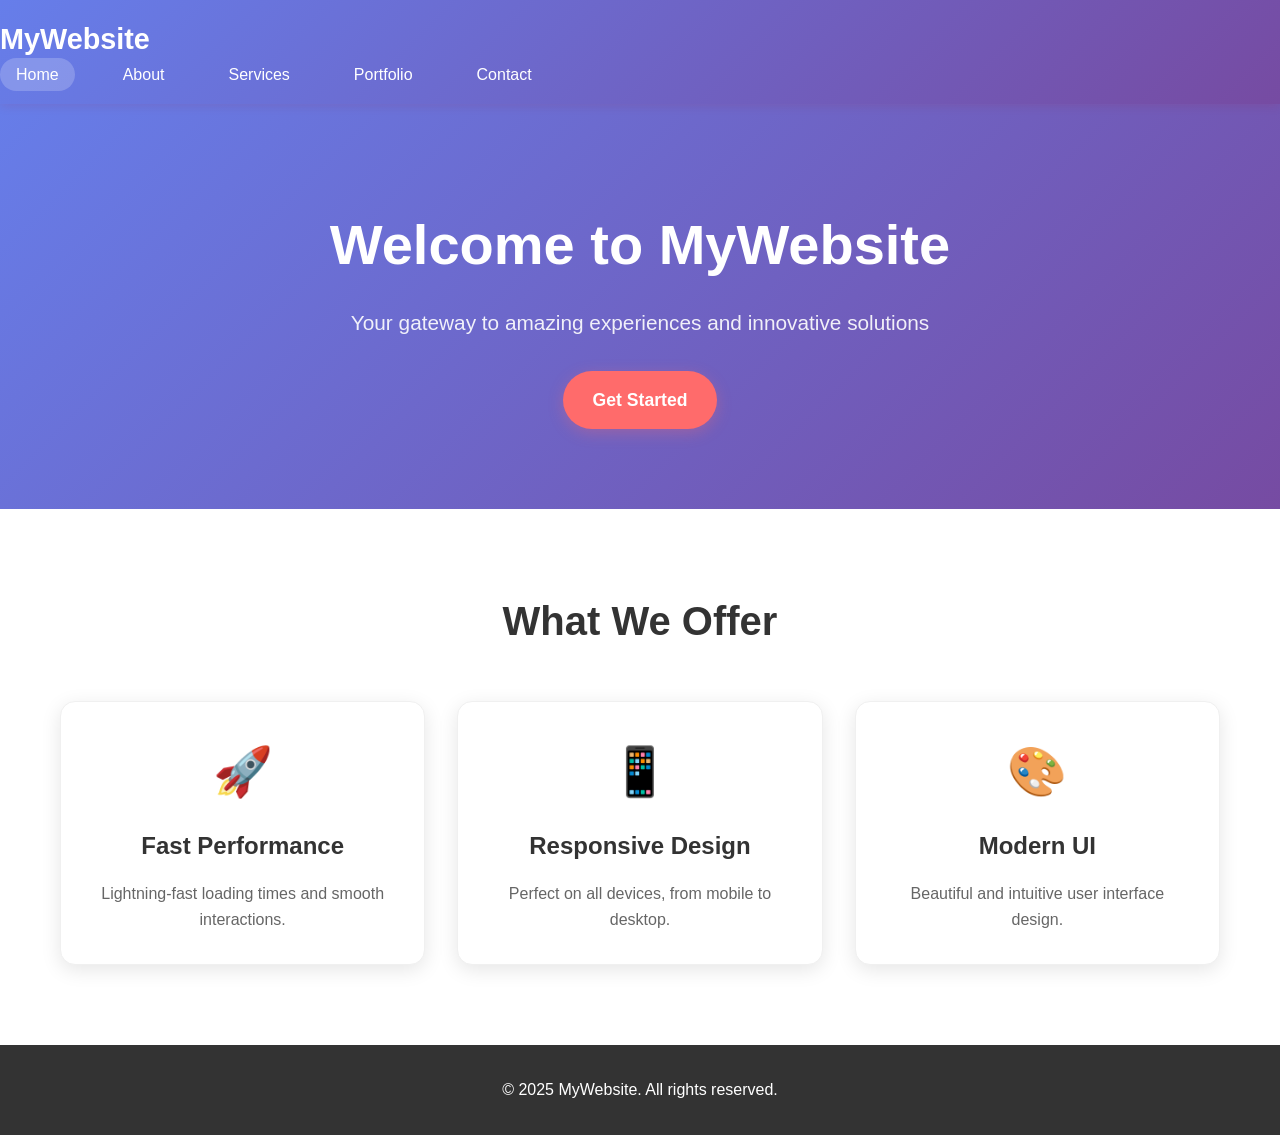
==== index.html @ a5a89b6f "Merge branch 'main' into 4-samrudhi" ====
<!DOCTYPE html>
<html lang="en">
  <head>
    <meta charset="UTF-8" />
    <meta name="viewport" content="width=device-width, initial-scale=1.0" />
    <title>Welcome - My Website</title>
    <link rel="stylesheet" href="styles.css" />
  </head>
  <body>
    <header>
      <nav class="navbar">
        <div class="nav-brand">
          <h1>MyWebsite</h1>
        </div>
        <ul class="nav-menu">
          <li class="nav-item">
            <a href="index.html" class="nav-link active">Home</a>
          </li>
          <li class="nav-item">
            <a href="about.html" class="nav-link">About</a>
          </li>
          <li class="nav-item">
            <a href="services.html" class="nav-link">Services</a>
          </li>
          <li class="nav-item">
            <a href="portfolio.html" class="nav-link">Portfolio</a>
          </li>
          <li class="nav-item">
            <a href="contact.html" class="nav-link">Contact</a>
          </li>
        </ul>
        <div class="hamburger">
          <span class="bar"></span>
          <span class="bar"></span>
          <span class="bar"></span>
        </div>
      </nav>
    </header>

    <main>
      <section class="hero">
        <div class="hero-content">
          <h1>Welcome to MyWebsite</h1>
          <p>Your gateway to amazing experiences and innovative solutions</p>
          <a href="services.html" class="cta-button">Get Started</a>
        </div>
      </section>

      <section class="features">
        <div class="container">
          <h2>What We Offer</h2>
          <div class="features-grid">
            <div class="feature-card">
              <div class="feature-icon">🚀</div>
              <h3>Fast Performance</h3>
              <p>Lightning-fast loading times and smooth interactions.</p>
            </div>
            <div class="feature-card">
              <div class="feature-icon">📱</div>
              <h3>Responsive Design</h3>
              <p>Perfect on all devices, from mobile to desktop.</p>
            </div>
            <div class="feature-card">
              <div class="feature-icon">🎨</div>
              <h3>Modern UI</h3>
              <p>Beautiful and intuitive user interface design.</p>
            </div>
          </div>
        </div>
      </section>
    </main>

    <footer>
      <div class="container">
        <p>&copy; 2025 MyWebsite. All rights reserved.</p>
      </div>
    </footer>

    <script src="script.js"></script>
  </body>
</html>
---- styles.css ----
/* Reset and Base Styles */
* {
    margin: 0;
    padding: 0;
    box-sizing: border-box;
}

body {
    font-family: 'Segoe UI', Tahoma, Geneva, Verdana, sans-serif;
    line-height: 1.6;
    color: #333;
    background-color: #f8f9fa;
}

.container {
    max-width: 1200px;
    margin: 0 auto;
    padding: 0 20px;
}

/* Navigation */
.navbar {
    background: linear-gradient(135deg, #eb9646 0%, #4cafcd 100%);
    padding: 1rem 0;
    position: fixed;
    top: 0;
    width: 100%;
    z-index: 1000;
    box-shadow: 0 2px 10px rgba(196, 6, 6, 0.1);
}

.navbar .container {
    display: flex;
    justify-content: space-between;
    align-items: center;
}

.nav-brand h1 {
    color: white;
    font-size: 1.8rem;
    font-weight: 700;
}

.nav-menu {
    display: flex;
    list-style: none;
    gap: 2rem;
}

.nav-link {
    color: white;
    text-decoration: none;
    font-weight: 500;
    transition: all 0.3s ease;
    padding: 0.5rem 1rem;
    border-radius: 25px;
}

.nav-link:hover,
.nav-link.active {
    background-color: rgba(255,255,255,0.2);
    transform: translateY(-2px);
}

.hamburger {
    display: none;
    flex-direction: column;
    cursor: pointer;
}

.bar {
    width: 25px;
    height: 3px;
    background-color: white;
    margin: 3px 0;
    transition: 0.3s;
}

/* Hero Section */
.hero {
    background: linear-gradient(135deg, #667eea 0%, #764ba2 100%);
    color: white;
    text-align: center;
    padding: 120px 20px 80px;
    margin-top: 80px;
}

.hero-content h1 {
    font-size: 3.5rem;
    margin-bottom: 1rem;
    font-weight: 700;
}

.hero-content p {
    font-size: 1.3rem;
    margin-bottom: 2rem;
    opacity: 0.9;
}

.cta-button {
    display: inline-block;
    background-color: #ff6b6b;
    color: white;
    padding: 15px 30px;
    text-decoration: none;
    border-radius: 50px;
    font-weight: 600;
    font-size: 1.1rem;
    transition: all 0.3s ease;
    box-shadow: 0 4px 15px rgba(255,107,107,0.3);
}

.cta-button:hover {
    background-color: #ff5252;
    transform: translateY(-3px);
    box-shadow: 0 6px 20px rgba(255,107,107,0.4);
}

/* Features Section */
.features {
    padding: 80px 0;
    background-color: white;
}

.features h2 {
    text-align: center;
    font-size: 2.5rem;
    margin-bottom: 3rem;
    color: #333;
}

.features-grid {
    display: grid;
    grid-template-columns: repeat(auto-fit, minmax(300px, 1fr));
    gap: 2rem;
}

.feature-card {
    background: white;
    padding: 2rem;
    border-radius: 15px;
    text-align: center;
    box-shadow: 0 5px 20px rgba(0,0,0,0.1);
    transition: all 0.3s ease;
    border: 1px solid #f0f0f0;
}

.feature-card:hover {
    transform: translateY(-10px);
    box-shadow: 0 15px 40px rgba(0,0,0,0.15);
}

.feature-icon {
    font-size: 3rem;
    margin-bottom: 1rem;
}

.feature-card h3 {
    font-size: 1.5rem;
    margin-bottom: 1rem;
    color: #333;
}

.feature-card p {
    color: #666;
    line-height: 1.6;
}

/* Page Header */
.page-header {
    background: linear-gradient(135deg, #667eea 0%, #764ba2 100%);
    color: white;
    text-align: center;
    padding: 120px 20px 80px;
    margin-top: 80px;
}

.page-header h1 {
    font-size: 3rem;
    margin-bottom: 1rem;
    font-weight: 700;
}

.page-header p {
    font-size: 1.2rem;
    opacity: 0.9;
}

/* About Page */
.about-content {
    padding: 80px 0;
    background-color: white;
}

.about-grid {
    display: grid;
    grid-template-columns: 1fr 1fr;
    gap: 4rem;
    align-items: center;
    margin-bottom: 4rem;
}

.about-text h2 {
    font-size: 2.5rem;
    margin-bottom: 1.5rem;
    color: #333;
}

.about-text p {
    font-size: 1.1rem;
    color: #666;
    margin-bottom: 1rem;
    line-height: 1.8;
}

.image-placeholder {
    background: linear-gradient(135deg, #f093fb 0%, #f5576c 100%);
    height: 300px;
    border-radius: 15px;
    display: flex;
    align-items: center;
    justify-content: center;
    font-size: 5rem;
    color: white;
}

.mission-section {
    text-align: center;
    margin-bottom: 4rem;
}

.mission-section h2 {
    font-size: 2.5rem;
    margin-bottom: 1.5rem;
    color: #333;
}

.mission-section p {
    font-size: 1.2rem;
    color: #666;
    max-width: 800px;
    margin: 0 auto;
    line-height: 1.8;
}

.team-section h2 {
    text-align: center;
    font-size: 2.5rem;
    margin-bottom: 3rem;
    color: #333;
}

.team-grid {
    display: grid;
    grid-template-columns: repeat(auto-fit, minmax(250px, 1fr));
    gap: 2rem;
}

.team-member {
    text-align: center;
    padding: 2rem;
    background: white;
    border-radius: 15px;
    box-shadow: 0 5px 20px rgba(0,0,0,0.1);
    transition: all 0.3s ease;
}

.team-member:hover {
    transform: translateY(-5px);
    box-shadow: 0 10px 30px rgba(0,0,0,0.15);
}

.member-avatar {
    font-size: 4rem;
    margin-bottom: 1rem;
}

.team-member h3 {
    font-size: 1.3rem;
    margin-bottom: 0.5rem;
    color: #333;
}

.team-member p {
    color: #666;
}

/* Services Page */
.services-content {
    padding: 80px 0;
    background-color: white;
}

.services-grid {
    display: grid;
    grid-template-columns: repeat(auto-fit, minmax(350px, 1fr));
    gap: 2rem;
}

.service-card {
    background: white;
    padding: 2rem;
    border-radius: 15px;
    box-shadow: 0 5px 20px rgba(0,0,0,0.1);
    transition: all 0.3s ease;
    border: 1px solid #f0f0f0;
}

.service-card:hover {
    transform: translateY(-5px);
    box-shadow: 0 15px 40px rgba(0,0,0,0.15);
}

.service-icon {
    font-size: 3rem;
    margin-bottom: 1rem;
}

.service-card h3 {
    font-size: 1.5rem;
    margin-bottom: 1rem;
    color: #333;
}

.service-card p {
    color: #666;
    margin-bottom: 1.5rem;
    line-height: 1.6;
}

.service-features {
    list-style: none;
    margin-bottom: 1.5rem;
}

.service-features li {
    color: #666;
    margin-bottom: 0.5rem;
    padding-left: 1.5rem;
    position: relative;
}

.service-features li::before {
    content: "✓";
    color: #667eea;
    font-weight: bold;
    position: absolute;
    left: 0;
}

.service-btn {
    display: inline-block;
    background-color: #667eea;
    color: white;
    padding: 10px 20px;
    text-decoration: none;
    border-radius: 25px;
    font-weight: 500;
    transition: all 0.3s ease;
}

.service-btn:hover {
    background-color: #5a6fd8;
    transform: translateY(-2px);
}

/* Portfolio Page */
.portfolio-content {
    padding: 80px 0;
    background-color: white;
}

.portfolio-filters {
    text-align: center;
    margin-bottom: 3rem;
}

.filter-btn {
    background: none;
    border: 2px solid #667eea;
    color: #667eea;
    padding: 10px 20px;
    margin: 0 0.5rem;
    border-radius: 25px;
    cursor: pointer;
    transition: all 0.3s ease;
    font-weight: 500;
}

.filter-btn:hover,
.filter-btn.active {
    background-color: #667eea;
    color: white;
}

.portfolio-grid {
    display: grid;
    grid-template-columns: repeat(auto-fit, minmax(350px, 1fr));
    gap: 2rem;
    margin-bottom: 4rem;
}

.portfolio-item {
    position: relative;
    border-radius: 15px;
    overflow: hidden;
    box-shadow: 0 5px 20px rgba(0,0,0,0.1);
    transition: all 0.3s ease;
}

.portfolio-item:hover {
    transform: translateY(-5px);
    box-shadow: 0 15px 40px rgba(0,0,0,0.15);
}

.portfolio-image {
    height: 250px;
    background: linear-gradient(135deg, #667eea 0%, #764ba2 100%);
    display: flex;
    align-items: center;
    justify-content: center;
    font-size: 4rem;
    color: white;
}

.portfolio-overlay {
    position: absolute;
    bottom: 0;
    left: 0;
    right: 0;
    background: rgba(0,0,0,0.8);
    color: white;
    padding: 1.5rem;
    transform: translateY(100%);
    transition: all 0.3s ease;
}

.portfolio-item:hover .portfolio-overlay {
    transform: translateY(0);
}

.portfolio-overlay h3 {
    font-size: 1.3rem;
    margin-bottom: 0.5rem;
}

.portfolio-overlay p {
    margin-bottom: 1rem;
    opacity: 0.9;
}

.portfolio-tags {
    display: flex;
    gap: 0.5rem;
    flex-wrap: wrap;
}

.portfolio-tags span {
    background-color: #667eea;
    color: white;
    padding: 0.3rem 0.8rem;
    border-radius: 15px;
    font-size: 0.8rem;
}

.portfolio-stats {
    display: grid;
    grid-template-columns: repeat(auto-fit, minmax(200px, 1fr));
    gap: 2rem;
    text-align: center;
}

.stat-item h3 {
    font-size: 2.5rem;
    color: #667eea;
    margin-bottom: 0.5rem;
}

.stat-item p {
    color: #666;
    font-size: 1.1rem;
}

/* Contact Page */
.contact-content {
    padding: 80px 0;
    background-color: white;
}

.contact-grid {
    display: grid;
    grid-template-columns: 1fr 1fr;
    gap: 4rem;
}

.contact-info h2 {
    font-size: 2.5rem;
    margin-bottom: 1.5rem;
    color: #333;
}

.contact-info p {
    font-size: 1.1rem;
    color: #666;
    margin-bottom: 2rem;
    line-height: 1.8;
}

.contact-methods {
    display: flex;
    flex-direction: column;
    gap: 1.5rem;
}

.contact-method {
    display: flex;
    align-items: flex-start;
    gap: 1rem;
}

.method-icon {
    font-size: 2rem;
    background: linear-gradient(135deg, #667eea 0%, #764ba2 100%);
    color: white;
    width: 50px;
    height: 50px;
    border-radius: 50%;
    display: flex;
    align-items: center;
    justify-content: center;
    flex-shrink: 0;
}

.method-details h3 {
    font-size: 1.2rem;
    margin-bottom: 0.5rem;
    color: #333;
}

.method-details p {
    color: #666;
    margin: 0;
}

.contact-form h2 {
    font-size: 2.5rem;
    margin-bottom: 2rem;
    color: #333;
}

.form-group {
    margin-bottom: 1.5rem;
}

.form-group label {
    display: block;
    margin-bottom: 0.5rem;
    font-weight: 500;
    color: #333;
}

.form-group input,
.form-group select,
.form-group textarea {
    width: 100%;
    padding: 12px 15px;
    border: 2px solid #e0e0e0;
    border-radius: 8px;
    font-size: 1rem;
    transition: all 0.3s ease;
    background-color: white;
}

.form-group input:focus,
.form-group select:focus,
.form-group textarea:focus {
    outline: none;
    border-color: #667eea;
    box-shadow: 0 0 0 3px rgba(102, 126, 234, 0.1);
}

.submit-btn {
    background: linear-gradient(135deg, #667eea 0%, #764ba2 100%);
    color: white;
    padding: 15px 30px;
    border: none;
    border-radius: 25px;
    font-size: 1.1rem;
    font-weight: 600;
    cursor: pointer;
    transition: all 0.3s ease;
    width: 100%;
}

.submit-btn:hover {
    transform: translateY(-2px);
    box-shadow: 0 5px 15px rgba(102, 126, 234, 0.3);
}

/* Footer */
footer {
    background-color: #333;
    color: white;
    text-align: center;
    padding: 2rem 0;
}

/* Responsive Design */
@media (max-width: 768px) {
    .hamburger {
        display: flex;
    }
    
    .nav-menu {
        position: fixed;
        left: -100%;
        top: 70px;
        flex-direction: column;
        background-color: #667eea;
        width: 100%;
        text-align: center;
        transition: 0.3s;
        box-shadow: 0 10px 27px rgba(0, 0, 0, 0.05);
        padding: 2rem 0;
    }
    
    .nav-menu.active {
        left: 0;
    }
    
    .hero-content h1 {
        font-size: 2.5rem;
    }
    
    .about-grid,
    .contact-grid {
        grid-template-columns: 1fr;
        gap: 2rem;
    }
    
    .features-grid,
    .services-grid,
    .portfolio-grid {
        grid-template-columns: 1fr;
    }
    
    .portfolio-filters {
        display: flex;
        flex-direction: column;
        gap: 1rem;
        align-items: center;
    }
    
    .filter-btn {
        margin: 0;
        width: 200px;
    }
}

@media (max-width: 480px) {
    .hero-content h1 {
        font-size: 2rem;
    }
    
    .page-header h1 {
        font-size: 2rem;
    }
    
    .container {
        padding: 0 15px;
    }
}
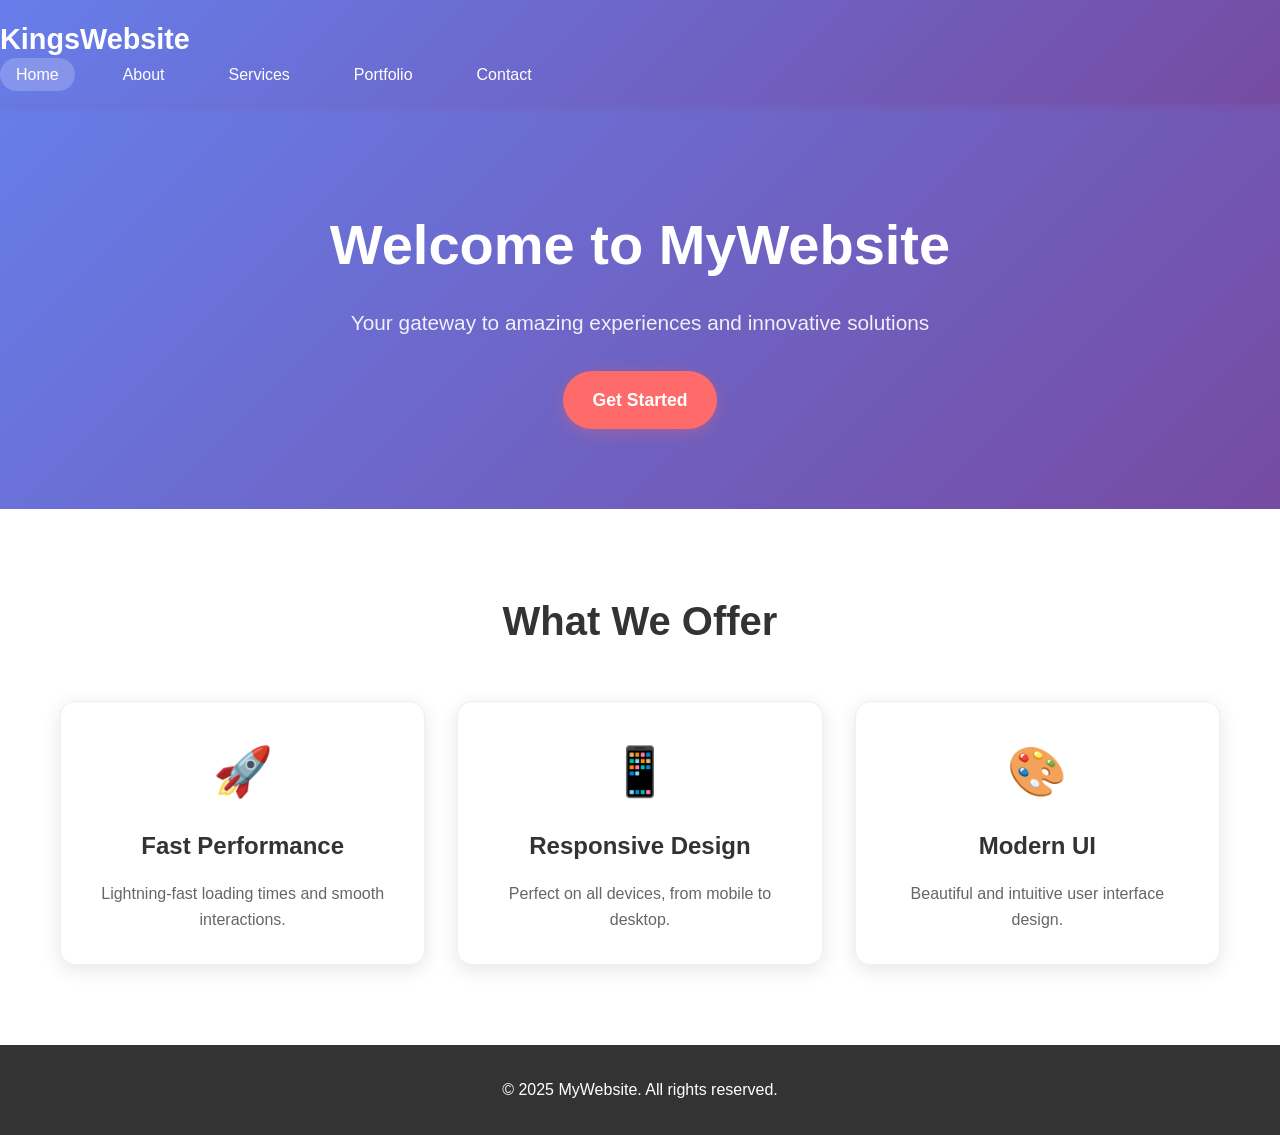
==== commit 2a8ec741: "changes in index king" ====
--- a/index.html
+++ b/index.html
@@ -10,7 +10,7 @@
     <header>
       <nav class="navbar">
         <div class="nav-brand">
-          <h1>MyWebsite</h1>
+          <h1>KingsWebsite</h1>
         </div>
         <ul class="nav-menu">
           <li class="nav-item">
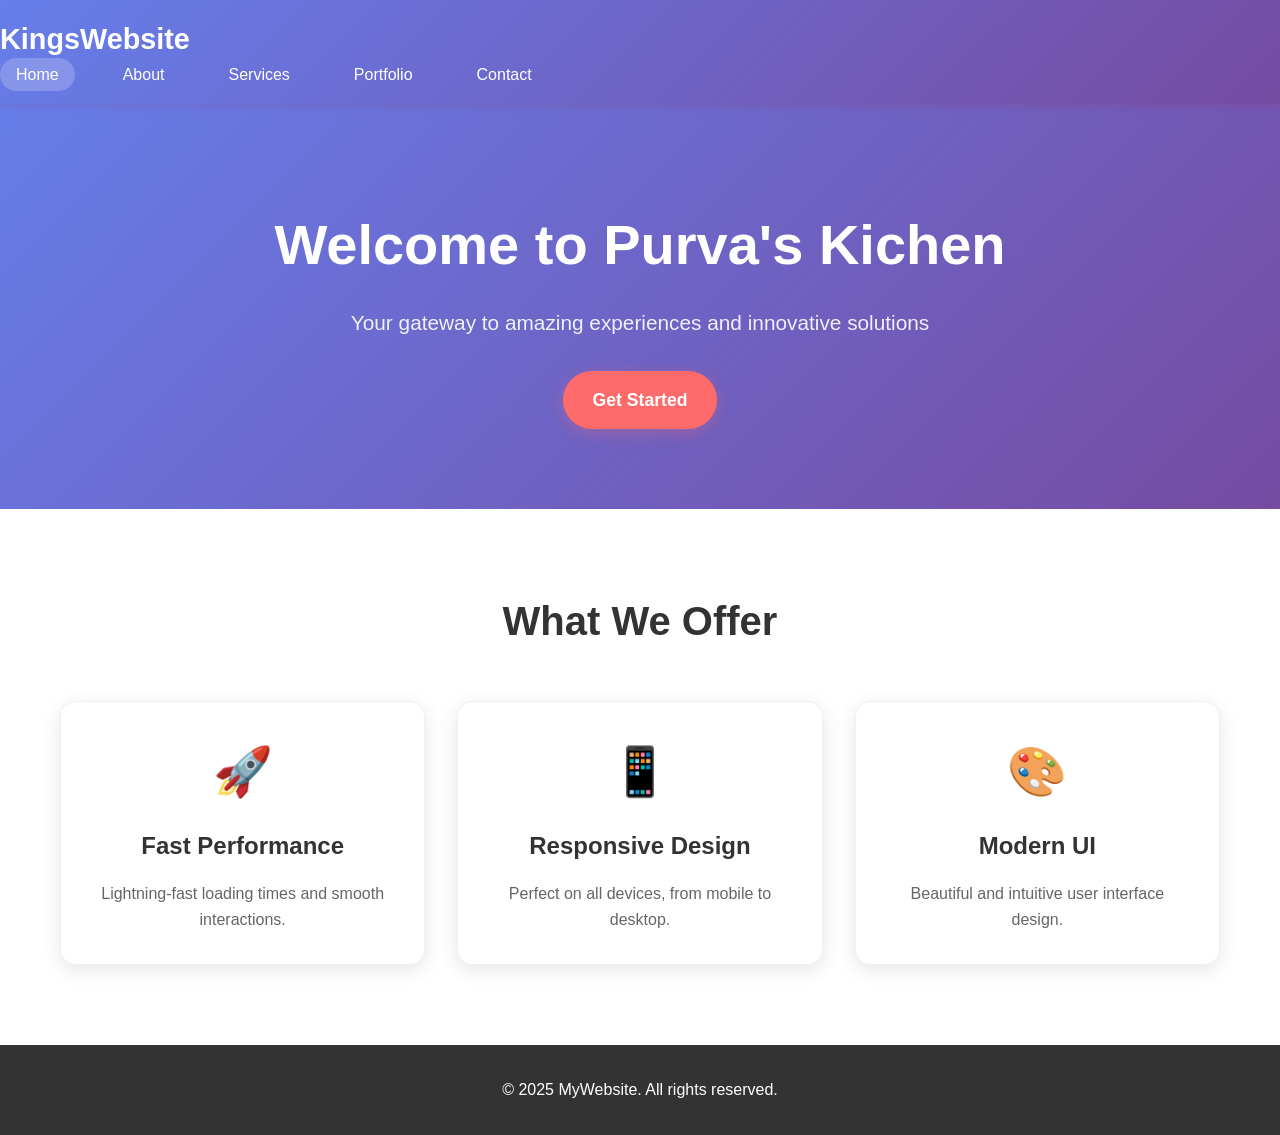
==== commit b2189ac6: "index changes" ====
--- a/index.html
+++ b/index.html
@@ -40,7 +40,7 @@
     <main>
       <section class="hero">
         <div class="hero-content">
-          <h1>Welcome to MyWebsite</h1>
+          <h1>Welcome to Purva's Kichen</h1>
           <p>Your gateway to amazing experiences and innovative solutions</p>
           <a href="services.html" class="cta-button">Get Started</a>
         </div>
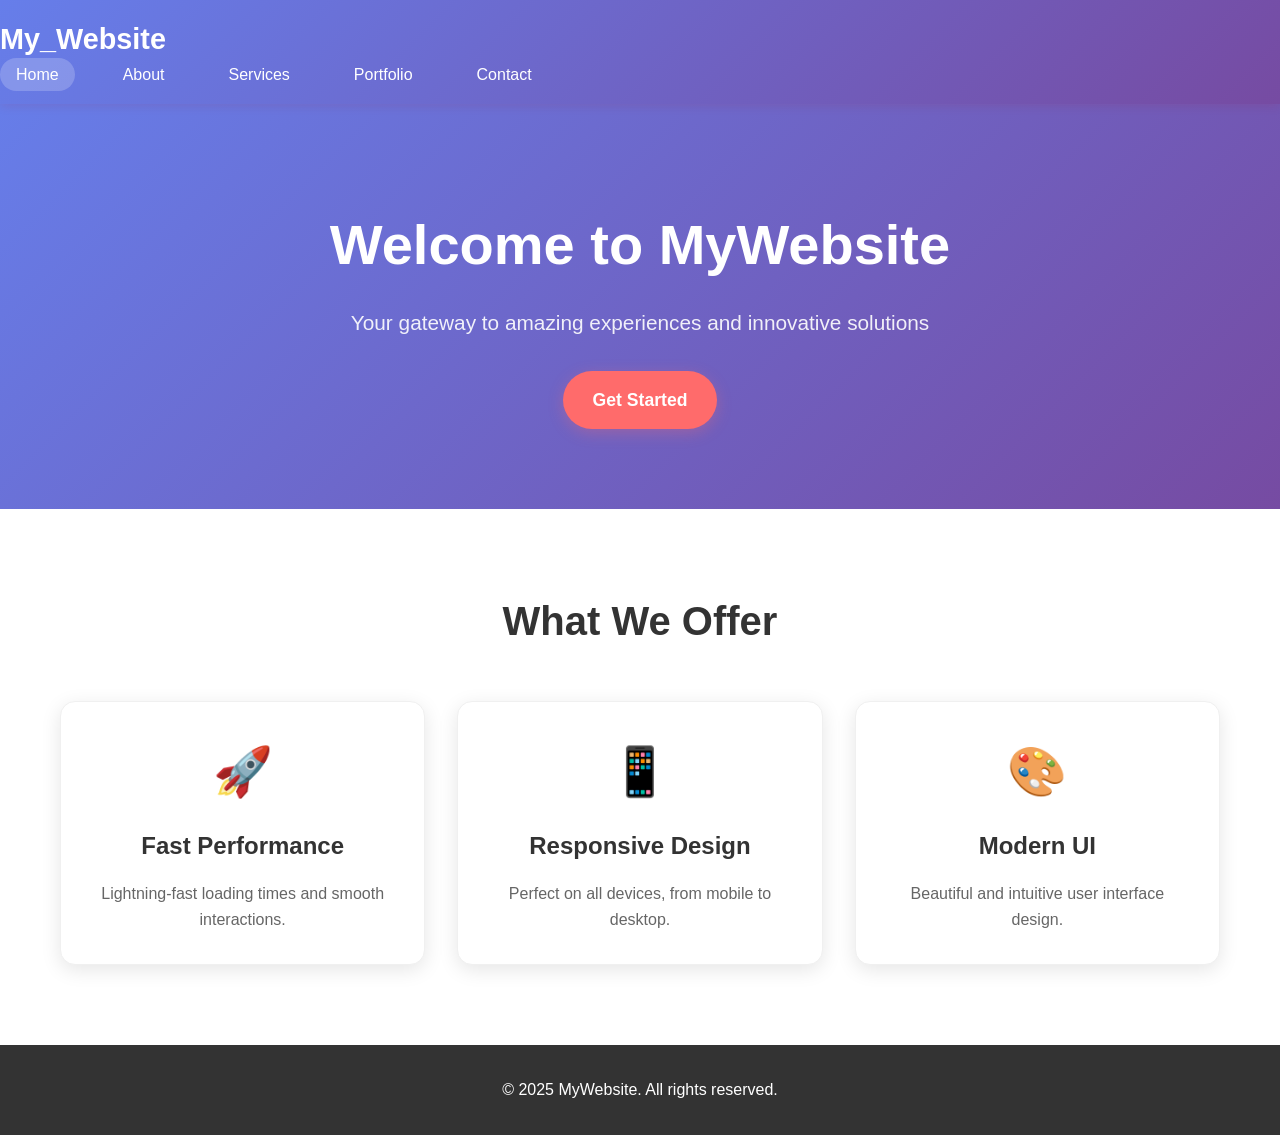
==== commit 5533027a: "Merge branch 'main' into 1-shrenik" ====
--- a/index.html
+++ b/index.html
@@ -10,7 +10,7 @@
     <header>
       <nav class="navbar">
         <div class="nav-brand">
-          <h1>KingsWebsite</h1>
+          <h1>My_Website</h1>
         </div>
         <ul class="nav-menu">
           <li class="nav-item">
@@ -40,7 +40,7 @@
     <main>
       <section class="hero">
         <div class="hero-content">
-          <h1>Welcome to Purva's Kichen</h1>
+          <h1>Welcome to MyWebsite</h1>
           <p>Your gateway to amazing experiences and innovative solutions</p>
           <a href="services.html" class="cta-button">Get Started</a>
         </div>
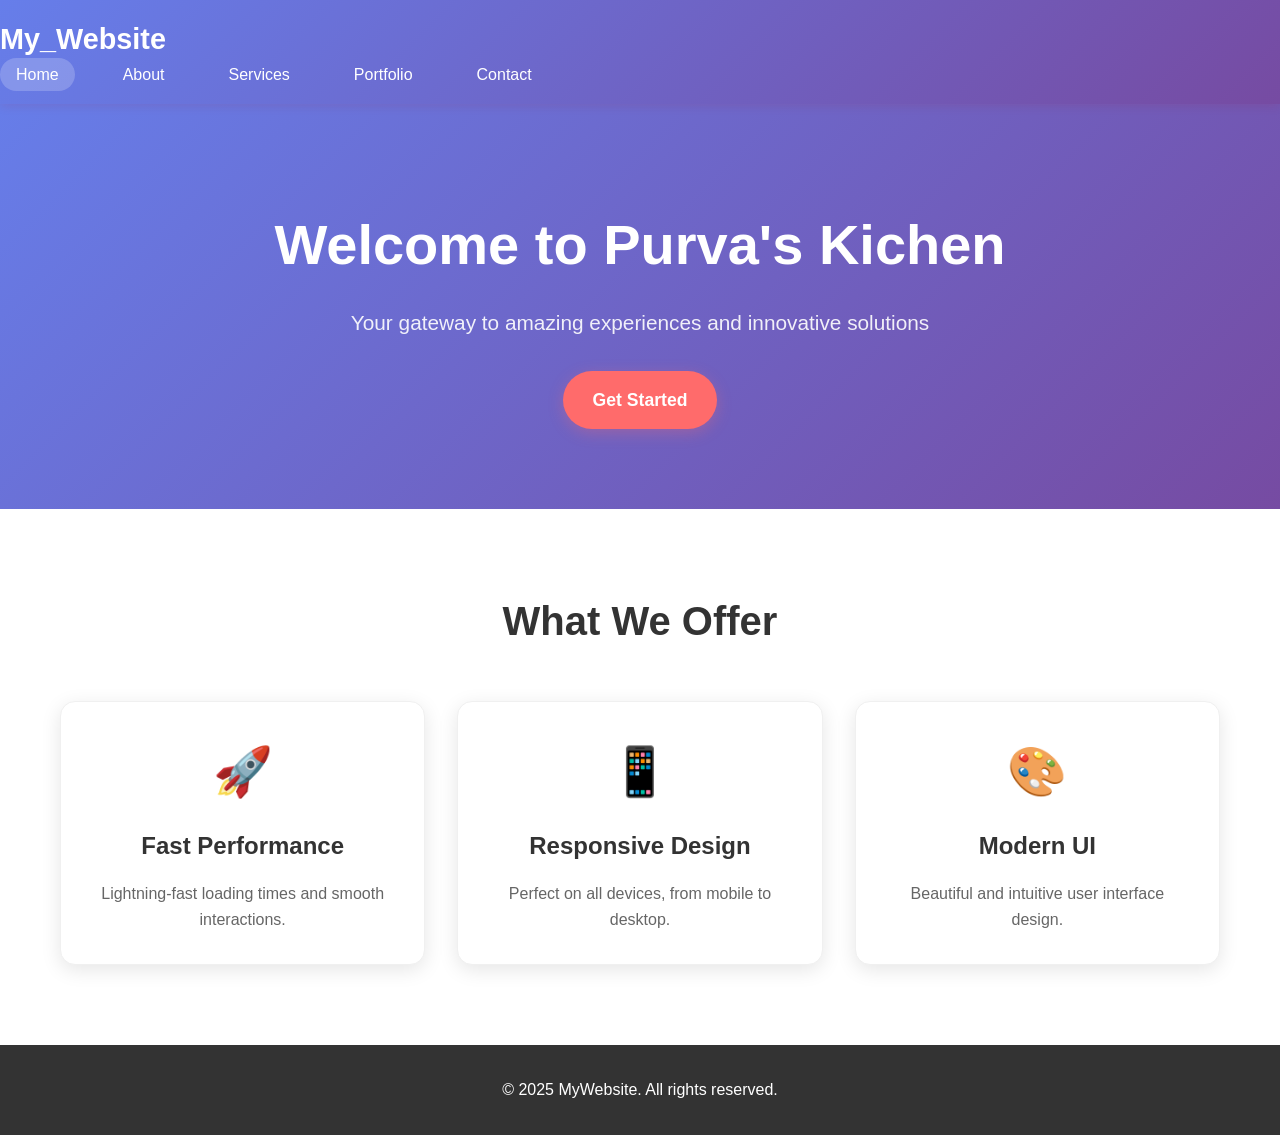
==== commit 9a9a7841: "Merge branch 'main' into 3-purva" ====
--- a/index.html
+++ b/index.html
@@ -40,7 +40,7 @@
     <main>
       <section class="hero">
         <div class="hero-content">
-          <h1>Welcome to MyWebsite</h1>
+          <h1>Welcome to Purva's Kichen</h1>
           <p>Your gateway to amazing experiences and innovative solutions</p>
           <a href="services.html" class="cta-button">Get Started</a>
         </div>
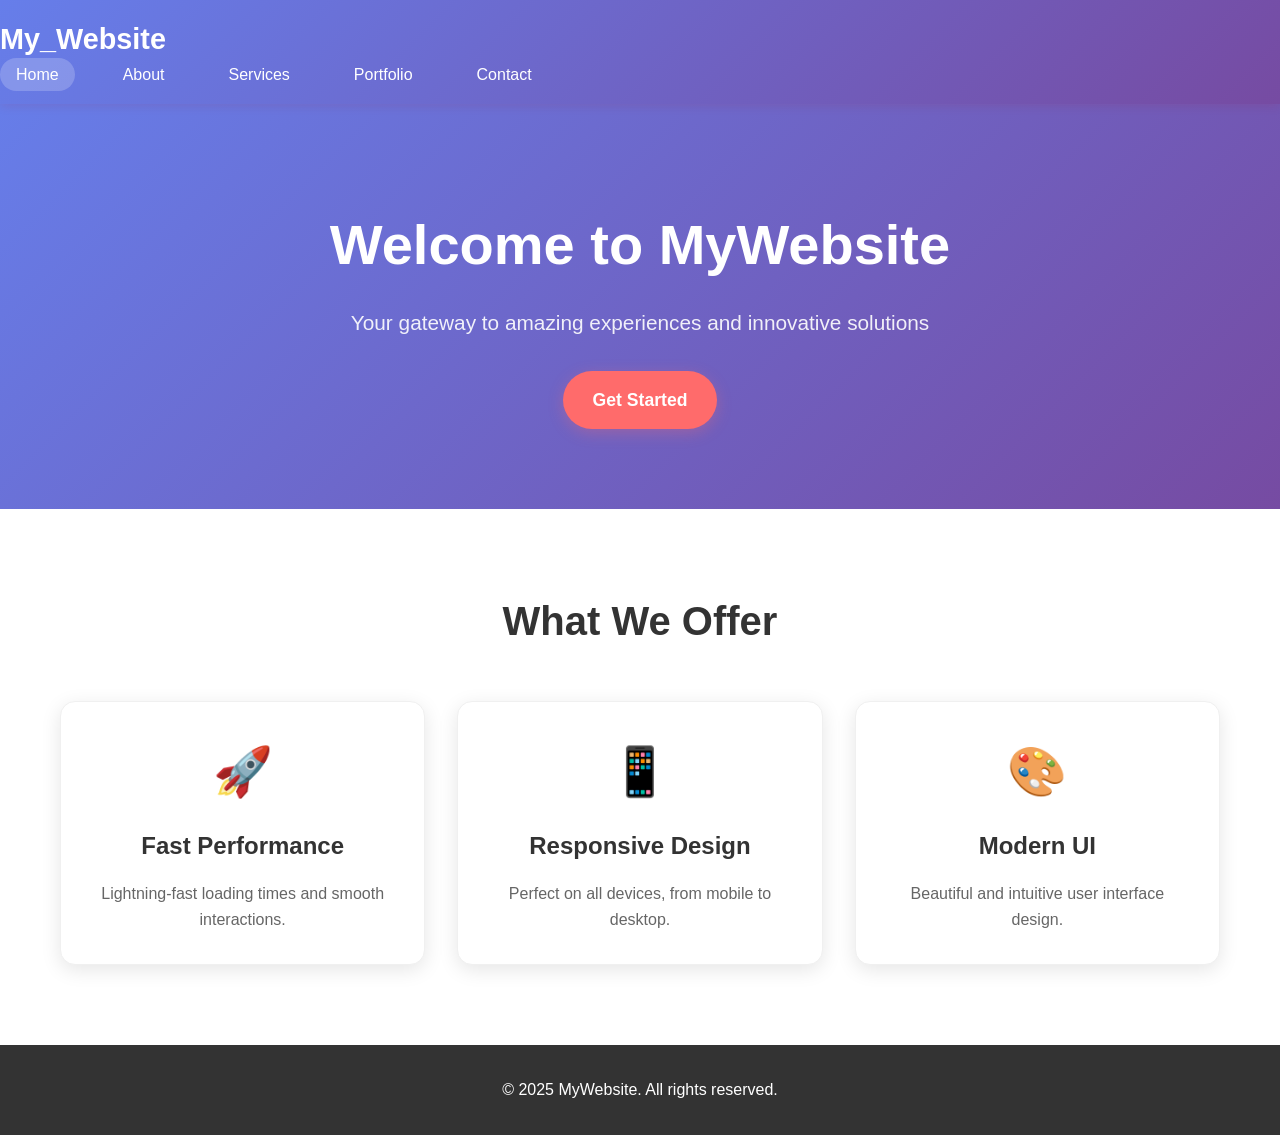
==== commit d40315bc: "Merge branch 'main' into 2-prathmesh" ====
--- a/index.html
+++ b/index.html
@@ -40,7 +40,7 @@
     <main>
       <section class="hero">
         <div class="hero-content">
-          <h1>Welcome to Purva's Kichen</h1>
+          <h1>Welcome to MyWebsite</h1>
           <p>Your gateway to amazing experiences and innovative solutions</p>
           <a href="services.html" class="cta-button">Get Started</a>
         </div>
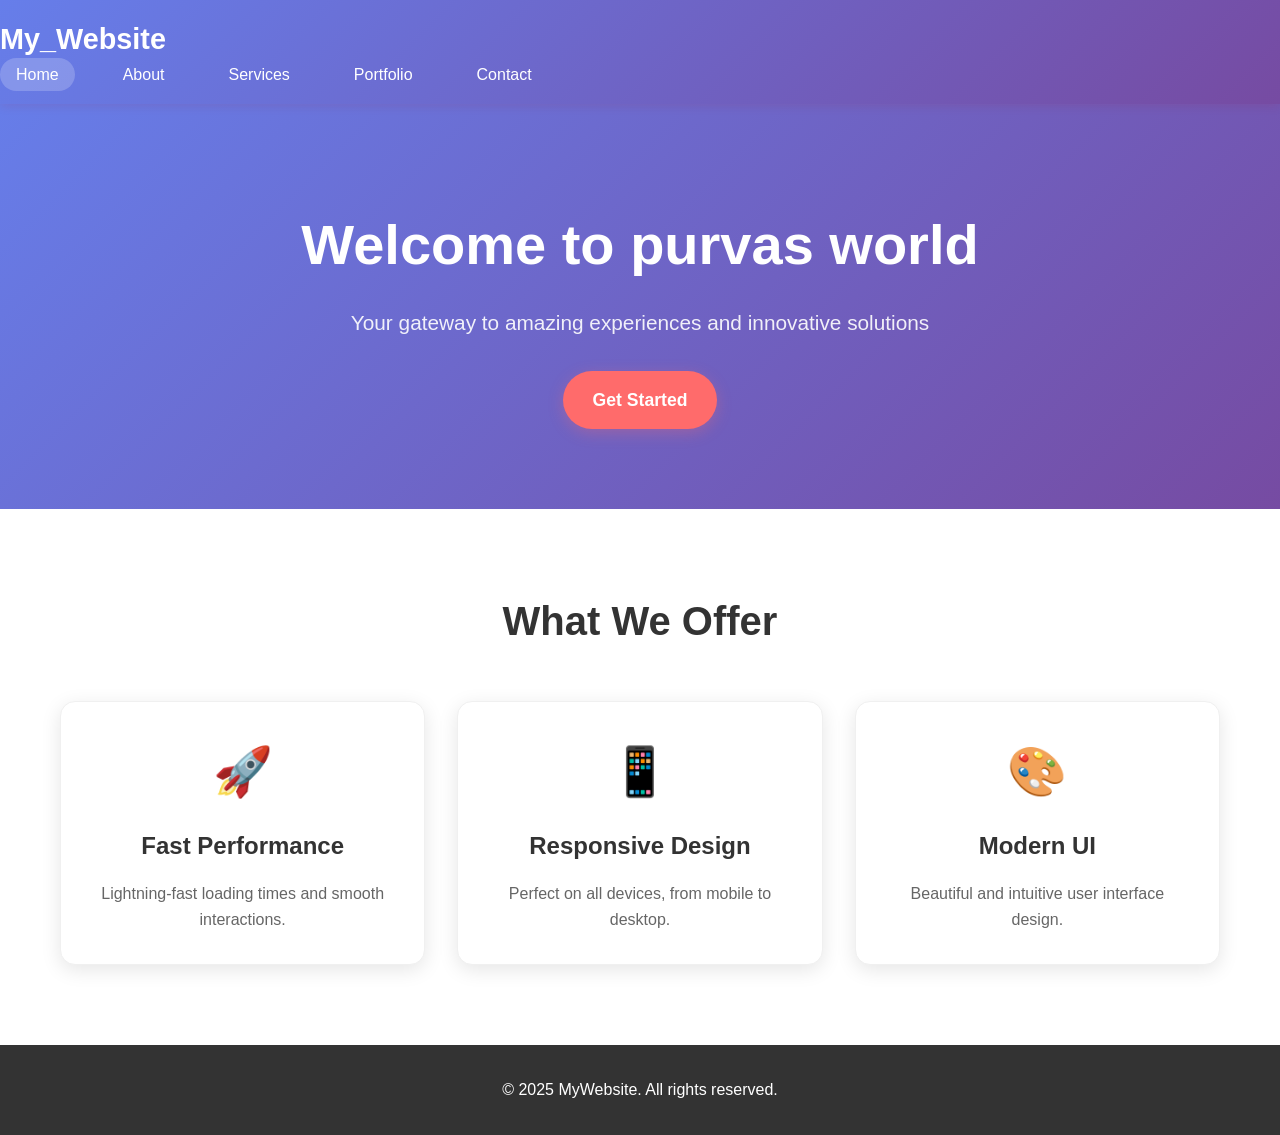
==== commit 47246c57: "changes in h1 index" ====
--- a/index.html
+++ b/index.html
@@ -40,7 +40,7 @@
     <main>
       <section class="hero">
         <div class="hero-content">
-          <h1>Welcome to MyWebsite</h1>
+          <h1>Welcome to purvas world</h1>
           <p>Your gateway to amazing experiences and innovative solutions</p>
           <a href="services.html" class="cta-button">Get Started</a>
         </div>
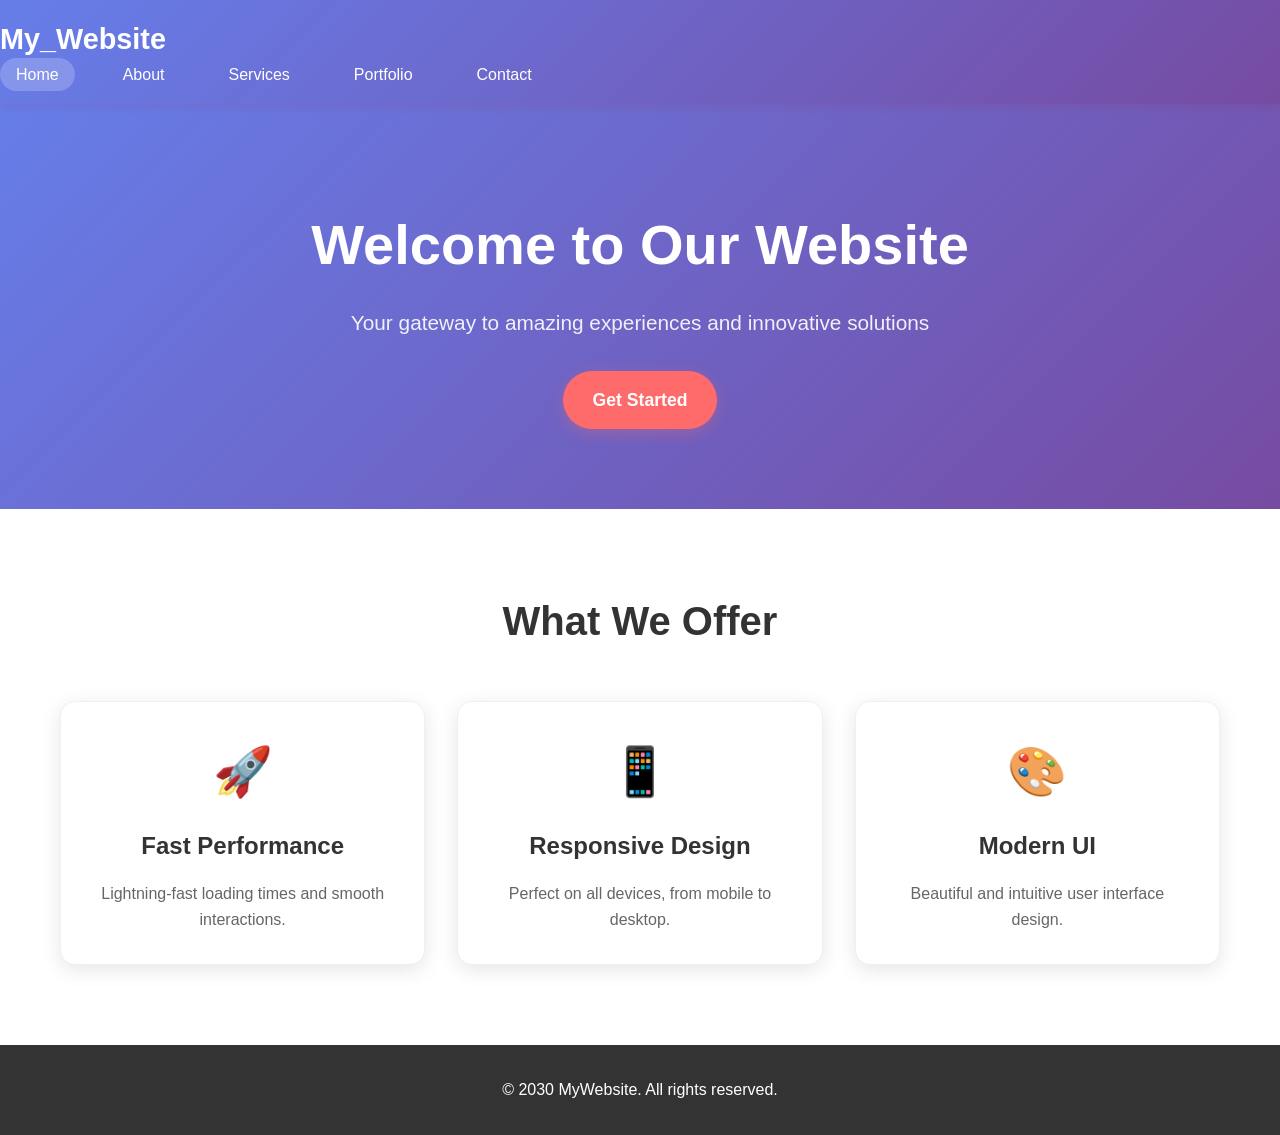
==== commit ba45c8b1: "changes" ====
--- a/index.html
+++ b/index.html
@@ -40,7 +40,7 @@
     <main>
       <section class="hero">
         <div class="hero-content">
-          <h1>Welcome to purvas world</h1>
+          <h1>Welcome to Our Website</h1>
           <p>Your gateway to amazing experiences and innovative solutions</p>
           <a href="services.html" class="cta-button">Get Started</a>
         </div>
@@ -72,7 +72,7 @@
 
     <footer>
       <div class="container">
-        <p>&copy; 2025 MyWebsite. All rights reserved.</p>
+        <p>&copy; 2030 MyWebsite. All rights reserved.</p>
       </div>
     </footer>
 
